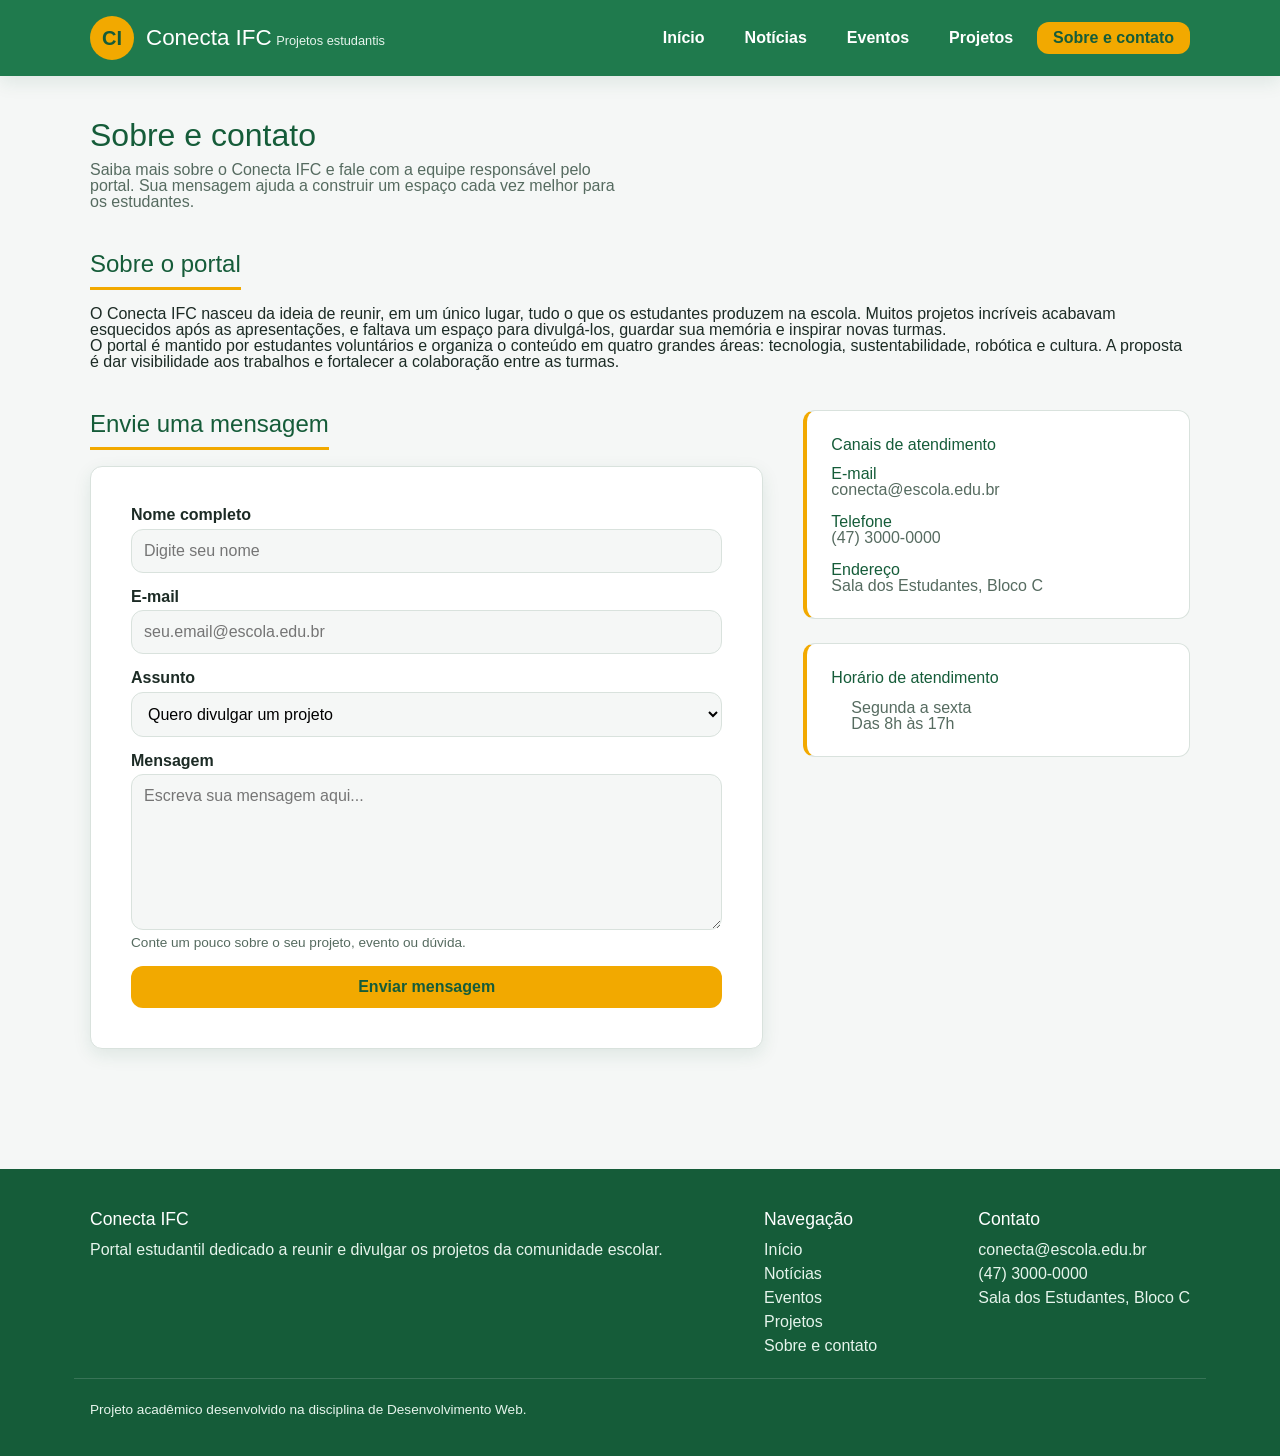
==== contato.html @ 29074030 "feat(portal): criando o portal em dupla" ====
<!doctype html>
<html lang="pt-BR">
  <head>
    <meta charset="UTF-8" />
    <meta
      name="viewport"
      content="width=device-width, initial-scale=1.0"
    />
    <meta
      name="description"
      content="Conheça o portal Conecta IFC, sua equipe e envie sua mensagem pelo formulário de contato."
    />
    <title>Sobre e contato — Conecta IFC</title>
    <link
      rel="stylesheet"
      href="./assets/css/reset.css"
    />
    <link
      rel="stylesheet"
      href="./assets/css/global.css"
    />
  </head>

  <body>
    <header class="site-header">
      <div class="container">
        <a
          class="brand"
          href="./index.html"
          aria-label="Página inicial do Conecta IFC"
        >
          <span class="brand__logo">CI</span>
          <span>
            <span class="brand__name">Conecta IFC</span>
            <span class="brand__tagline">Projetos estudantis</span>
          </span>
        </a>

        <nav
          class="main-nav"
          aria-label="Navegação principal"
        >
          <ul>
            <li><a href="./index.html">Início</a></li>
            <li><a href="./noticias.html">Notícias</a></li>
            <li><a href="./eventos.html">Eventos</a></li>
            <li><a href="./projetos.html">Projetos</a></li>
            <li>
              <a
                href="./contato.html"
                aria-current="page"
                >Sobre e contato</a
              >
            </li>
          </ul>
        </nav>
      </div>
    </header>

    <main class="container">
      <h1 class="page-title">Sobre e contato</h1>
      <p class="page-intro">
        Saiba mais sobre o Conecta IFC e fale com a equipe responsável pelo
        portal. Sua mensagem ajuda a construir um espaço cada vez melhor para os
        estudantes.
      </p>

      <section aria-labelledby="sobre-title">
        <h2
          class="section-title"
          id="sobre-title"
        >
          Sobre o portal
        </h2>
        <p>
          O Conecta IFC nasceu da ideia de reunir, em um único lugar, tudo o que
          os estudantes produzem na escola. Muitos projetos incríveis acabavam
          esquecidos após as apresentações, e faltava um espaço para
          divulgá-los, guardar sua memória e inspirar novas turmas.
        </p>
        <p>
          O portal é mantido por estudantes voluntários e organiza o conteúdo em
          quatro grandes áreas: tecnologia, sustentabilidade, robótica e
          cultura. A proposta é dar visibilidade aos trabalhos e fortalecer a
          colaboração entre as turmas.
        </p>
      </section>

      <section
        class="layout-split"
        aria-labelledby="contato-title"
      >
        <div class="layout-split__main">
          <h2
            class="section-title"
            id="contato-title"
          >
            Envie uma mensagem
          </h2>
          <form
            class="contact-form"
            action="#"
            method="post"
            novalidate
          >
            <div class="form-field">
              <label for="nome">Nome completo</label>
              <input
                type="text"
                id="nome"
                name="nome"
                placeholder="Digite seu nome"
                required
              />
            </div>

            <div class="form-field">
              <label for="email">E-mail</label>
              <input
                type="email"
                id="email"
                name="email"
                placeholder="seu.email@escola.edu.br"
                required
              />
            </div>

            <div class="form-field">
              <label for="assunto">Assunto</label>
              <select
                id="assunto"
                name="assunto"
              >
                <option value="projeto">Quero divulgar um projeto</option>
                <option value="evento">Quero divulgar um evento</option>
                <option value="duvida">Tenho uma dúvida</option>
                <option value="sugestao">Tenho uma sugestão</option>
              </select>
            </div>

            <div class="form-field">
              <label for="mensagem">Mensagem</label>
              <textarea
                id="mensagem"
                name="mensagem"
                placeholder="Escreva sua mensagem aqui..."
                required
              ></textarea>
              <span class="form-hint">
                Conte um pouco sobre o seu projeto, evento ou dúvida.
              </span>
            </div>

            <button
              class="button"
              type="submit"
            >
              Enviar mensagem
            </button>
          </form>
        </div>

        <aside
          class="layout-split__aside"
          aria-labelledby="canais-title"
        >
          <div class="sidebar-box">
            <h3 id="canais-title">Canais de atendimento</h3>
            <ul class="info-list">
              <li>
                <span>
                  <strong>E-mail</strong>
                  conecta@escola.edu.br
                </span>
              </li>
              <li>
                <span>
                  <strong>Telefone</strong>
                  (47) 3000-0000
                </span>
              </li>
              <li>
                <span>
                  <strong>Endereço</strong>
                  Sala dos Estudantes, Bloco C
                </span>
              </li>
            </ul>
          </div>

          <div class="sidebar-box">
            <h3>Horário de atendimento</h3>
            <ul>
              <li>Segunda a sexta</li>
              <li>Das 8h às 17h</li>
            </ul>
          </div>
        </aside>
      </section>
    </main>

    <footer class="site-footer">
      <div class="container">
        <div class="footer-col">
          <h3>Conecta IFC</h3>
          <p>
            Portal estudantil dedicado a reunir e divulgar os projetos da
            comunidade escolar.
          </p>
        </div>
        <div class="footer-col">
          <h3>Navegação</h3>
          <ul>
            <li><a href="./index.html">Início</a></li>
            <li><a href="./noticias.html">Notícias</a></li>
            <li><a href="./eventos.html">Eventos</a></li>
            <li><a href="./projetos.html">Projetos</a></li>
            <li><a href="./contato.html">Sobre e contato</a></li>
          </ul>
        </div>
        <div class="footer-col">
          <h3>Contato</h3>
          <ul>
            <li>conecta@escola.edu.br</li>
            <li>(47) 3000-0000</li>
            <li>Sala dos Estudantes, Bloco C</li>
          </ul>
        </div>
      </div>
      <div class="container footer-bottom">
        <p>
          Projeto acadêmico desenvolvido na disciplina de Desenvolvimento Web.
        </p>
      </div>
    </footer>
  </body>
</html>
---- assets/css/global.css ----
:root {
  --color-primary: #1f7a4d;
  --color-primary-dark: #155c39;
  --color-primary-light: #e6f4ec;
  --color-accent: #f2a900;
  --color-accent-dark: #c98a00;

  --color-background: #f5f7f6;
  --color-surface: #ffffff;
  --color-text: #1c2b25;
  --color-text-muted: #566b60;
  --color-border: #d9e2dd;

  --font-base: 'Segoe UI', Tahoma, Geneva, Verdana, sans-serif;
  --font-heading: 'Trebuchet MS', 'Segoe UI', sans-serif;

  --space-xs: 0.5rem;
  --space-sm: 0.75rem;
  --space-md: 1rem;
  --space-lg: 1.5rem;
  --space-xl: 2.5rem;

  --radius: 0.75rem;
  --shadow: 0 6px 18px rgba(21, 92, 57, 0.1);
  --max-width: 1100px;
  --transition: 0.2s ease-in-out;
}

html {
  font-size: 100%;
  scroll-behavior: smooth;
}

body {
  display: flex;
  flex-direction: column;
  min-height: 100vh;
  margin: 0;
  color: var(--color-text);
  background-color: var(--color-background);
  font-family: var(--font-base);
}

h1,
h2,
h3,
h4 {
  font-family: var(--font-heading);
  line-height: 1.2;
  color: var(--color-primary-dark);
}

a {
  color: var(--color-primary);
  text-decoration: none;
  transition: color var(--transition);
}

a:hover,
a:focus {
  color: var(--color-accent-dark);
  text-decoration: underline;
}

ul,
ol {
  padding-left: 1.25rem;
}

img {
  border-radius: var(--radius);
}

.sr-only {
  position: absolute;
  width: 1px;
  height: 1px;
  padding: 0;
  margin: -1px;
  overflow: hidden;
  clip: rect(0, 0, 0, 0);
  white-space: nowrap;
  border: 0;
}

.container {
  width: 100%;
  max-width: var(--max-width);
  margin-inline: auto;
  padding-inline: var(--space-md);
}

.site-header {
  background-color: var(--color-primary);
  color: #ffffff;
  box-shadow: var(--shadow);
  position: sticky;
  top: 0;
  z-index: 10;
}

.site-header .container {
  display: flex;
  flex-wrap: wrap;
  align-items: center;
  justify-content: space-between;
  gap: var(--space-md);
  padding-block: var(--space-md);
}

.brand {
  display: flex;
  align-items: center;
  gap: var(--space-sm);
}

.brand__logo {
  display: grid;
  place-items: center;
  width: 2.75rem;
  height: 2.75rem;
  background-color: var(--color-accent);
  color: var(--color-primary-dark);
  font-family: var(--font-heading);
  font-weight: 700;
  font-size: 1.25rem;
  border-radius: 50%;
}

.brand__name {
  margin: 0;
  color: #ffffff;
  font-size: 1.4rem;
}

.brand__tagline {
  margin: 0;
  font-size: 0.8rem;
  color: var(--color-primary-light);
}

.main-nav ul {
  display: flex;
  flex-wrap: wrap;
  align-items: center;
  gap: var(--space-xs);
  margin: 0;
  padding: 0;
  list-style: none;
}

.main-nav a {
  display: inline-block;
  padding: var(--space-xs) var(--space-md);
  color: #ffffff;
  border-radius: var(--radius);
  font-weight: 600;
  transition:
    background-color var(--transition),
    color var(--transition);
}

.main-nav a:hover,
.main-nav a:focus {
  background-color: var(--color-primary-dark);
  color: #ffffff;
  text-decoration: none;
}

.main-nav a[aria-current='page'] {
  background-color: var(--color-accent);
  color: var(--color-primary-dark);
}

main {
  flex: 1;
  padding-block: var(--space-xl);
}

.page-title {
  font-size: 2rem;
  margin-bottom: var(--space-xs);
}

.page-intro {
  max-width: 60ch;
  color: var(--color-text-muted);
  margin-bottom: var(--space-xl);
}

section {
  margin-bottom: var(--space-xl);
}

.section-title {
  font-size: 1.5rem;
  margin-bottom: var(--space-md);
  padding-bottom: var(--space-xs);
  border-bottom: 3px solid var(--color-accent);
  display: inline-block;
}

.hero {
  display: flex;
  flex-wrap: wrap;
  align-items: center;
  gap: var(--space-xl);
  background: linear-gradient(
    135deg,
    var(--color-primary) 0%,
    var(--color-primary-dark) 100%
  );
  color: #ffffff;
  border-radius: var(--radius);
  padding: var(--space-xl);
  box-shadow: var(--shadow);
}

.hero__content {
  flex: 1 1 320px;
}

.hero__content h2 {
  color: #ffffff;
  font-size: 2.25rem;
  margin-bottom: var(--space-md);
}

.hero__content p {
  color: var(--color-primary-light);
  margin-bottom: var(--space-lg);
  max-width: 45ch;
}

.hero__image {
  flex: 1 1 280px;
}

.button {
  display: inline-block;
  padding: var(--space-sm) var(--space-lg);
  background-color: var(--color-accent);
  color: var(--color-primary-dark);
  font-weight: 700;
  border: none;
  border-radius: var(--radius);
  cursor: pointer;
  transition:
    transform var(--transition),
    background-color var(--transition);
}

.button:hover,
.button:focus {
  background-color: var(--color-accent-dark);
  color: #ffffff;
  text-decoration: none;
  transform: translateY(-2px);
}

.button--outline {
  background-color: transparent;
  color: #ffffff;
  border: 2px solid #ffffff;
}

.button--outline:hover,
.button--outline:focus {
  background-color: #ffffff;
  color: var(--color-primary-dark);
}

.card-grid {
  display: grid;
  grid-template-columns: repeat(auto-fill, minmax(260px, 1fr));
  gap: var(--space-lg);
}

.card {
  display: flex;
  flex-direction: column;
  background-color: var(--color-surface);
  border: 1px solid var(--color-border);
  border-radius: var(--radius);
  overflow: hidden;
  box-shadow: var(--shadow);
  transition:
    transform var(--transition),
    box-shadow var(--transition);
}

.card:hover,
.card:focus-within {
  transform: translateY(-4px);
  box-shadow: 0 12px 28px rgba(21, 92, 57, 0.18);
}

.card__image {
  width: 100%;
  height: 170px;
  object-fit: cover;
  border-radius: 0;
}

.card__body {
  display: flex;
  flex-direction: column;
  flex: 1;
  gap: var(--space-sm);
  padding: var(--space-lg);
}

.card__tag {
  align-self: flex-start;
  padding: 0.15rem 0.6rem;
  background-color: var(--color-primary-light);
  color: var(--color-primary-dark);
  font-size: 0.75rem;
  font-weight: 700;
  text-transform: uppercase;
  letter-spacing: 0.03em;
  border-radius: 999px;
}

.card__title {
  font-size: 1.15rem;
}

.card__text {
  color: var(--color-text-muted);
  font-size: 0.95rem;
}

.card__link {
  margin-top: auto;
  font-weight: 700;
}

.layout-split {
  display: flex;
  flex-wrap: wrap;
  gap: var(--space-xl);
}

.layout-split__main {
  flex: 2 1 420px;
}

.layout-split__aside {
  flex: 1 1 260px;
}

.sidebar-box {
  background-color: var(--color-surface);
  border: 1px solid var(--color-border);
  border-left: 4px solid var(--color-accent);
  border-radius: var(--radius);
  padding: var(--space-lg);
  margin-bottom: var(--space-lg);
}

.sidebar-box h3 {
  margin-bottom: var(--space-sm);
}

.sidebar-box ul {
  color: var(--color-text-muted);
}

.event-list {
  list-style: none;
  padding: 0;
  margin: 0;
  display: flex;
  flex-direction: column;
  gap: var(--space-lg);
}

.event-item {
  display: flex;
  flex-wrap: wrap;
  align-items: center;
  gap: var(--space-lg);
  background-color: var(--color-surface);
  border: 1px solid var(--color-border);
  border-radius: var(--radius);
  padding: var(--space-lg);
  box-shadow: var(--shadow);
}

.event-item__date {
  flex: 0 0 auto;
  display: grid;
  place-items: center;
  width: 5rem;
  height: 5rem;
  background-color: var(--color-primary);
  color: #ffffff;
  border-radius: var(--radius);
  text-align: center;
  line-height: 1.1;
}

.event-item__date .day {
  font-size: 1.6rem;
  font-weight: 700;
}

.event-item__date .month {
  font-size: 0.75rem;
  text-transform: uppercase;
}

.event-item__info {
  flex: 1 1 240px;
}

.event-item__info h3 {
  margin-bottom: 0.25rem;
}

.event-item__meta {
  color: var(--color-text-muted);
  font-size: 0.9rem;
}

.featured {
  display: flex;
  flex-wrap: wrap;
  gap: var(--space-xl);
  background-color: var(--color-surface);
  border: 1px solid var(--color-border);
  border-radius: var(--radius);
  overflow: hidden;
  box-shadow: var(--shadow);
}

.featured__image {
  flex: 1 1 320px;
}

.featured__image img {
  width: 100%;
  height: 100%;
  min-height: 240px;
  object-fit: cover;
  border-radius: 0;
}

.featured__body {
  flex: 1 1 320px;
  padding: var(--space-xl);
}

.featured__body h3 {
  font-size: 1.6rem;
  margin-bottom: var(--space-sm);
}

.contact-form {
  display: flex;
  flex-direction: column;
  gap: var(--space-md);
  background-color: var(--color-surface);
  border: 1px solid var(--color-border);
  border-radius: var(--radius);
  padding: var(--space-xl);
  box-shadow: var(--shadow);
}

.form-field {
  display: flex;
  flex-direction: column;
  gap: 0.35rem;
}

.form-field label {
  font-weight: 600;
}

.form-field input,
.form-field select,
.form-field textarea {
  padding: var(--space-sm);
  border: 1px solid var(--color-border);
  border-radius: var(--radius);
  background-color: var(--color-background);
  transition:
    border-color var(--transition),
    box-shadow var(--transition);
}

.form-field input:focus,
.form-field select:focus,
.form-field textarea:focus {
  outline: none;
  border-color: var(--color-primary);
  box-shadow: 0 0 0 3px var(--color-primary-light);
}

.form-field textarea {
  resize: vertical;
  min-height: 130px;
}

.form-hint {
  font-size: 0.85rem;
  color: var(--color-text-muted);
}

.info-list {
  list-style: none;
  padding: 0;
  margin: 0;
  display: flex;
  flex-direction: column;
  gap: var(--space-md);
}

.info-list li {
  display: flex;
  gap: var(--space-sm);
  align-items: flex-start;
}

.info-list strong {
  display: block;
  color: var(--color-primary-dark);
}

.site-footer {
  background-color: var(--color-primary-dark);
  color: var(--color-primary-light);
  padding-block: var(--space-xl);
  margin-top: var(--space-xl);
}

.site-footer .container {
  display: flex;
  flex-wrap: wrap;
  justify-content: space-between;
  gap: var(--space-xl);
}

.site-footer h3 {
  color: #ffffff;
  margin-bottom: var(--space-sm);
  font-size: 1.1rem;
}

.site-footer a {
  color: var(--color-primary-light);
}

.site-footer a:hover,
.site-footer a:focus {
  color: var(--color-accent);
}

.footer-col ul {
  list-style: none;
  padding: 0;
  margin: 0;
  display: flex;
  flex-direction: column;
  gap: var(--space-xs);
}

.footer-bottom {
  text-align: center;
  padding-top: var(--space-lg);
  margin-top: var(--space-lg);
  border-top: 1px solid rgba(255, 255, 255, 0.15);
  font-size: 0.85rem;
}

@media (max-width: 768px) {
  .hero {
    padding: var(--space-lg);
  }

  .hero__content h2 {
    font-size: 1.85rem;
  }

  .page-title {
    font-size: 1.6rem;
  }

  main {
    padding-block: var(--space-lg);
  }
}

@media (max-width: 560px) {
  .site-header .container {
    flex-direction: column;
    align-items: flex-start;
  }

  .main-nav ul {
    width: 100%;
  }

  .main-nav a {
    display: block;
    width: 100%;
  }

  .event-item {
    flex-direction: column;
    align-items: flex-start;
    text-align: left;
  }

  .site-footer .container {
    flex-direction: column;
    gap: var(--space-lg);
  }
}
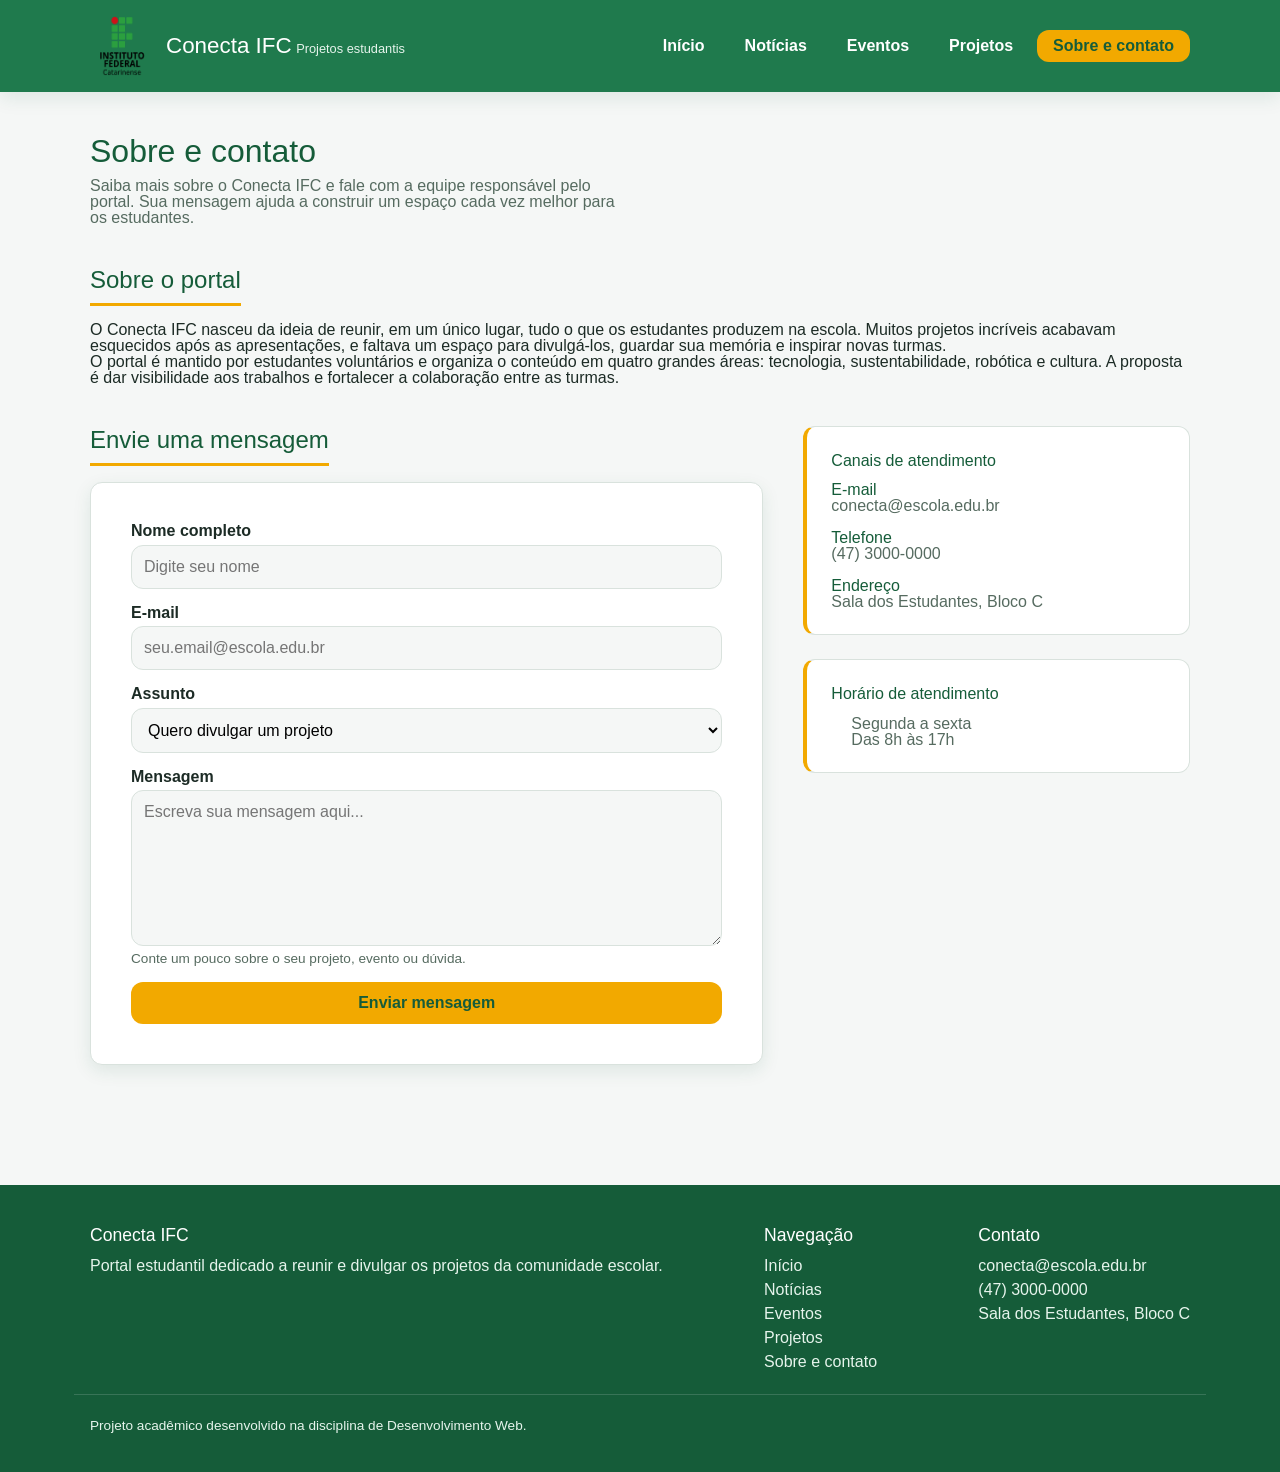
==== commit 3c985dd2: "docs(index): atualiza logotipo no html" ====
--- a/contato.html
+++ b/contato.html
@@ -29,7 +29,11 @@
           href="./index.html"
           aria-label="Página inicial do Conecta IFC"
         >
-          <span class="brand__logo">CI</span>
+          <img
+            class="brand__logo"
+            src="/assets/images/ifc-sc.png"
+            alt=""
+          />
           <span>
             <span class="brand__name">Conecta IFC</span>
             <span class="brand__tagline">Projetos estudantis</span>
--- a/assets/css/global.css
+++ b/assets/css/global.css
@@ -117,23 +117,22 @@
 .brand__logo {
   display: grid;
   place-items: center;
-  width: 2.75rem;
-  height: 2.75rem;
-  background-color: var(--color-accent);
-  color: var(--color-primary-dark);
+  width: 4rem;
+  height: 3em;
   font-family: var(--font-heading);
   font-weight: 700;
   font-size: 1.25rem;
-  border-radius: 50%;
 }
 
 .brand__name {
+  font-family: sans-serif;
   margin: 0;
   color: #ffffff;
   font-size: 1.4rem;
 }
 
 .brand__tagline {
+  font-family: sans-serif;
   margin: 0;
   font-size: 0.8rem;
   color: var(--color-primary-light);
